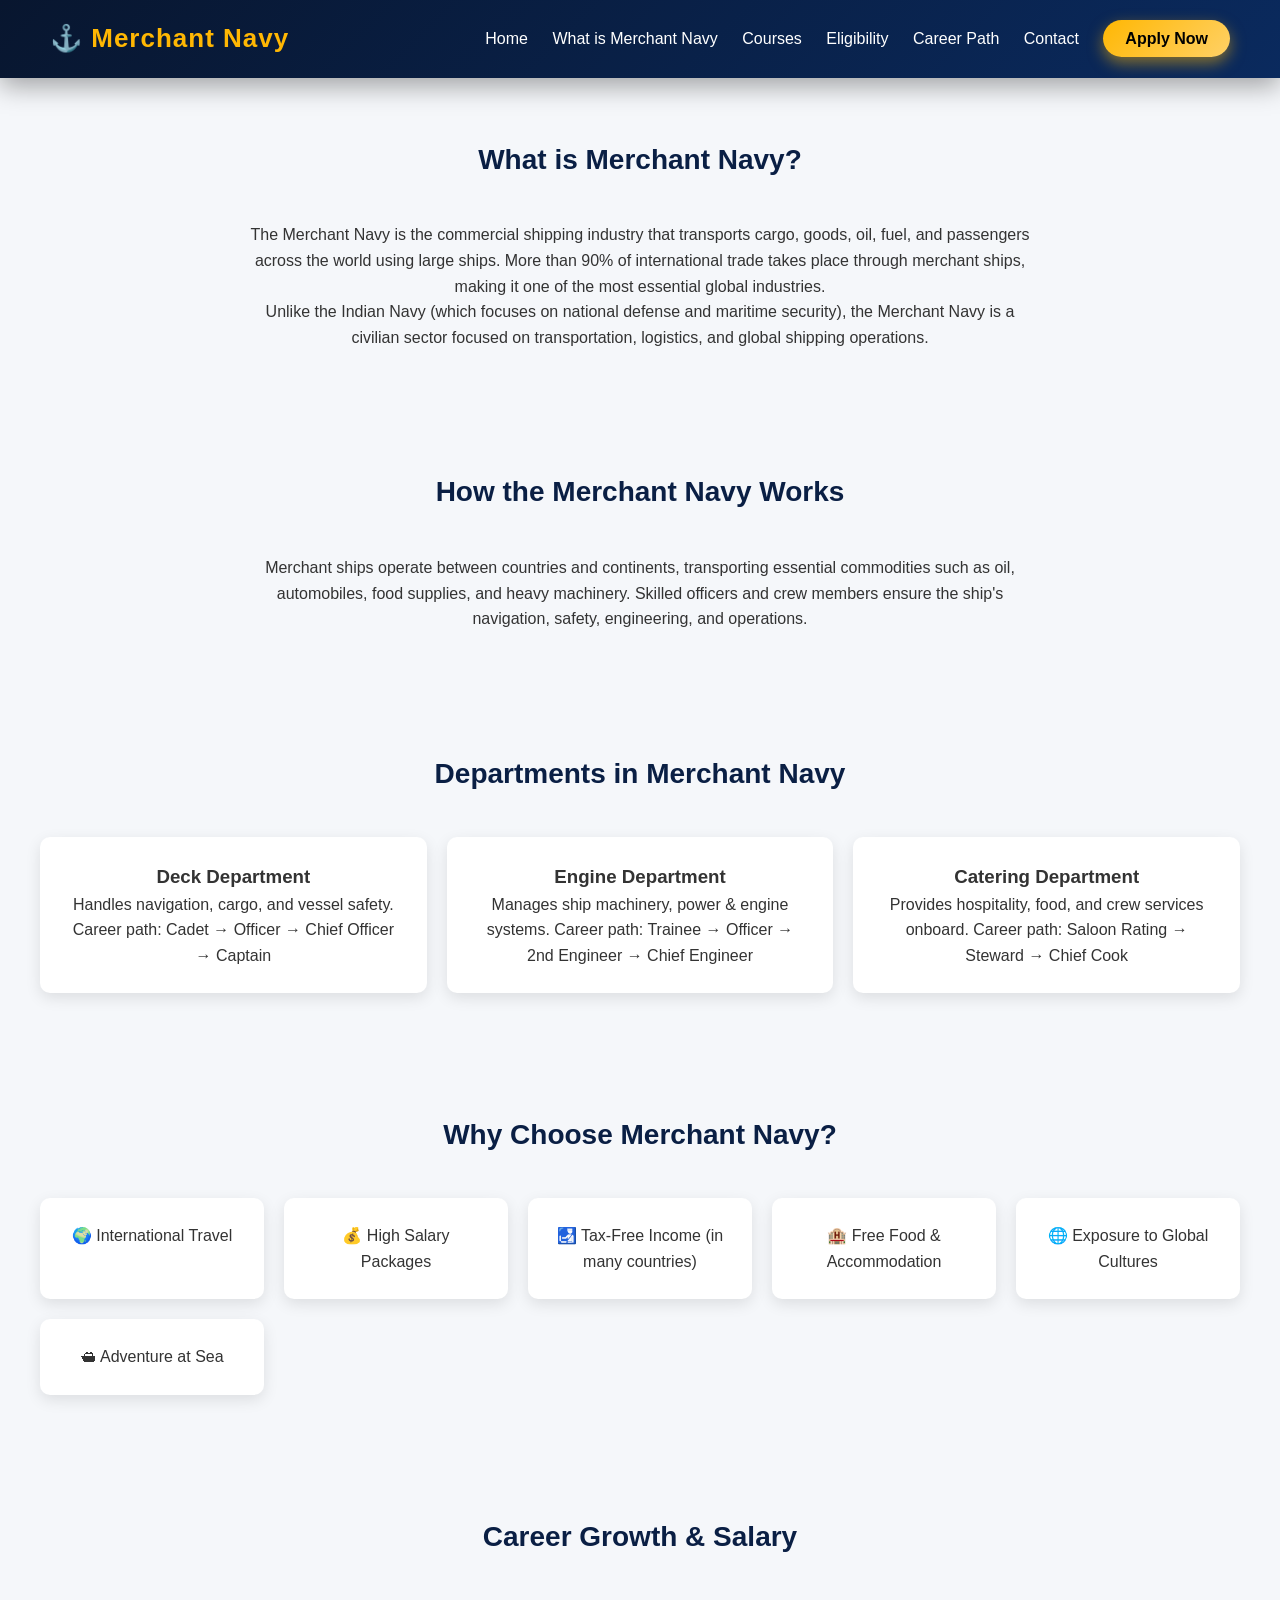
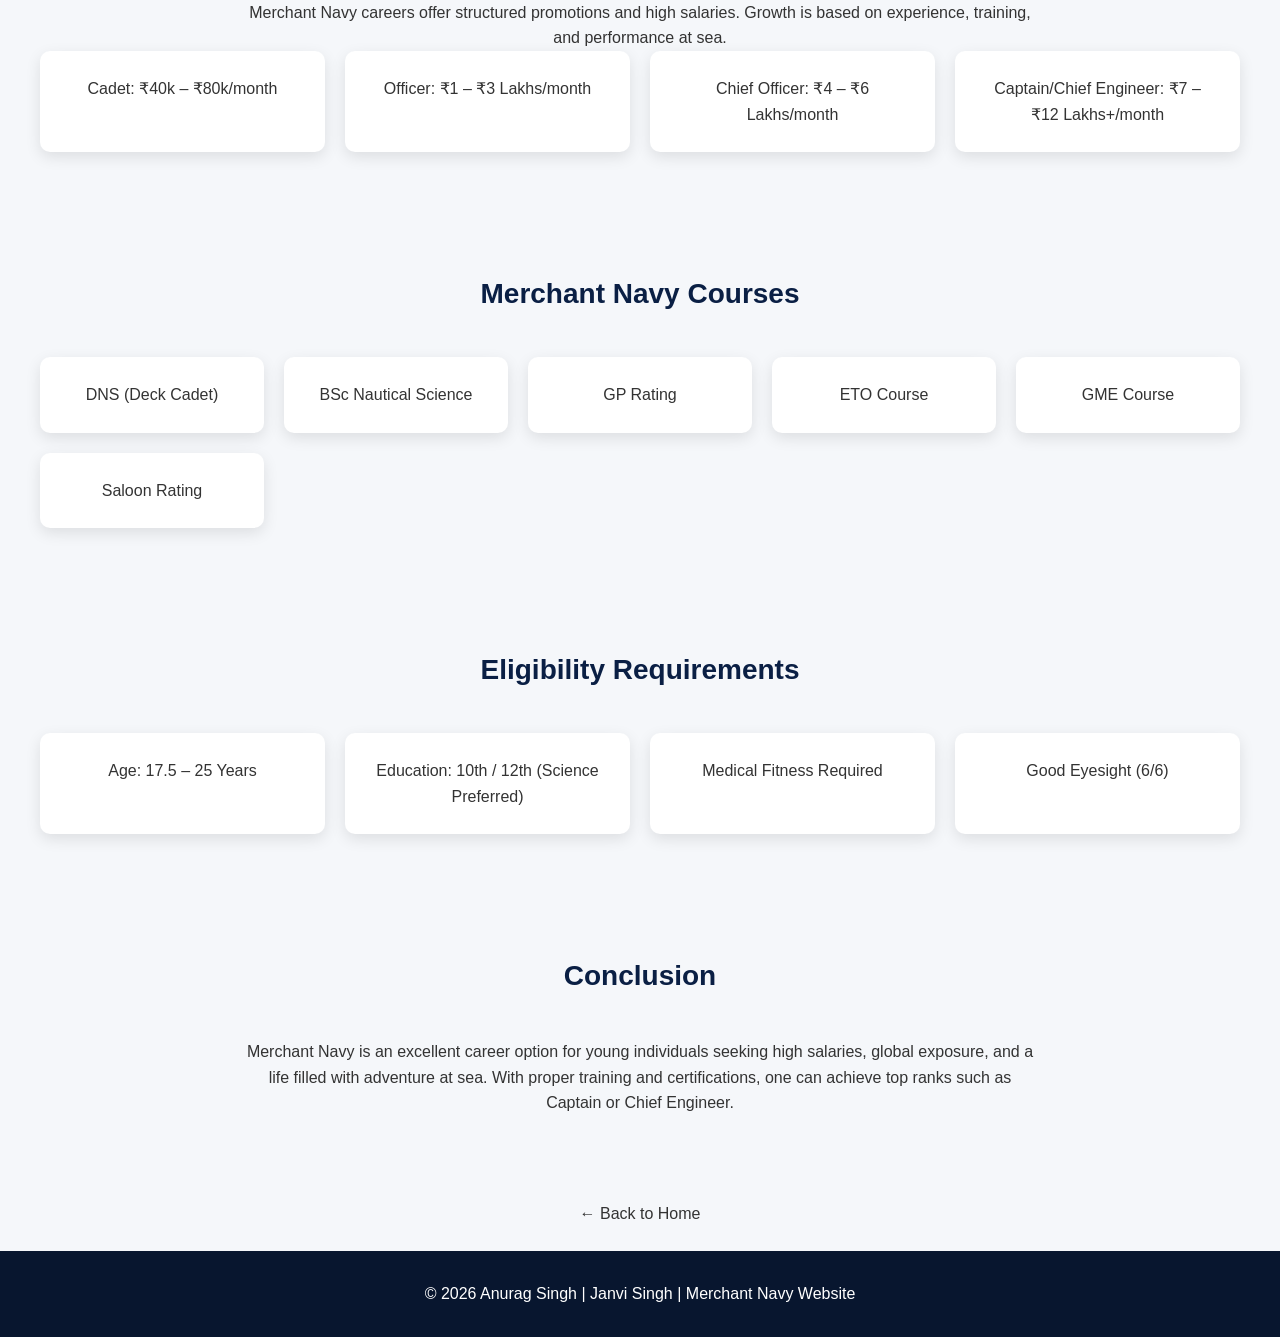
==== about.html @ e62bb55c "Add Merchant Navy career website" ====
<!DOCTYPE html>
<html lang="en">
<head>
  <meta charset="UTF-8">
  <meta name="viewport" content="width=device-width, initial-scale=1.0">
  <title>What is Merchant Navy?</title>
  <link rel="stylesheet" href="style.css">
</head>

<body>

<!-- HEADER -->
<header>
  <h1>⚓ Merchant Navy</h1>
  <nav>
    <a href="index.html">Home</a>
    <a href="about.html">What is Merchant Navy</a>
    <a href="courses.html">Courses</a>
    <a href="eligibility.html">Eligibility</a>
    <a href="career.html">Career Path</a>
    <a href="contact.html">Contact</a>
    <a href="apply.html" class="apply-btn">Apply Now</a>
  </nav>
</header>

<!-- ABOUT SECTION -->
<section id="what-is-merchant-navy">
  <h2 class="section-title">What is Merchant Navy?</h2>
  <p class="center-text">
    The Merchant Navy is the commercial shipping industry that transports cargo, goods, oil, fuel,
    and passengers across the world using large ships. More than 90% of international trade takes place
    through merchant ships, making it one of the most essential global industries.
  </p>

  <p class="center-text">
    Unlike the Indian Navy (which focuses on national defense and maritime security), the Merchant Navy
    is a civilian sector focused on transportation, logistics, and global shipping operations.
  </p>
</section>

<section>
  <h2 class="section-title">How the Merchant Navy Works</h2>
  <p class="center-text">
    Merchant ships operate between countries and continents, transporting essential commodities such as oil,
    automobiles, food supplies, and heavy machinery. Skilled officers and crew members ensure the ship's
    navigation, safety, engineering, and operations.
  </p>
</section>

<section>
  <h2 class="section-title">Departments in Merchant Navy</h2>
  <div class="cards">
    <div class="card">
      <h3>Deck Department</h3>
      <p>Handles navigation, cargo, and vessel safety. Career path: Cadet → Officer → Chief Officer → Captain</p>
    </div>

    <div class="card">
      <h3>Engine Department</h3>
      <p>Manages ship machinery, power & engine systems. Career path: Trainee → Officer → 2nd Engineer → Chief Engineer</p>
    </div>

    <div class="card">
      <h3>Catering Department</h3>
      <p>Provides hospitality, food, and crew services onboard. Career path: Saloon Rating → Steward → Chief Cook</p>
    </div>
  </div>
</section>

<section>
  <h2 class="section-title">Why Choose Merchant Navy?</h2>
  <div class="cards">
    <div class="card">🌍 International Travel</div>
    <div class="card">💰 High Salary Packages</div>
    <div class="card">🛃 Tax-Free Income (in many countries)</div>
    <div class="card">🏨 Free Food & Accommodation</div>
    <div class="card">🌐 Exposure to Global Cultures</div>
    <div class="card">🛳 Adventure at Sea</div>
  </div>
</section>

<section>
  <h2 class="section-title">Career Growth & Salary</h2>
  <p class="center-text">
    Merchant Navy careers offer structured promotions and high salaries. Growth is based on experience,
    training, and performance at sea.
  </p>
  <div class="cards">
    <div class="card">Cadet: ₹40k – ₹80k/month</div>
    <div class="card">Officer: ₹1 – ₹3 Lakhs/month</div>
    <div class="card">Chief Officer: ₹4 – ₹6 Lakhs/month</div>
    <div class="card">Captain/Chief Engineer: ₹7 – ₹12 Lakhs+/month</div>
  </div>
</section>

<section>
  <h2 class="section-title">Merchant Navy Courses</h2>
  <div class="cards">
    <div class="card">DNS (Deck Cadet)</div>
    <div class="card">BSc Nautical Science</div>
    <div class="card">GP Rating</div>
    <div class="card">ETO Course</div>
    <div class="card">GME Course</div>
    <div class="card">Saloon Rating</div>
  </div>
</section>

<section>
  <h2 class="section-title">Eligibility Requirements</h2>
  <div class="cards">
    <div class="card">Age: 17.5 – 25 Years</div>
    <div class="card">Education: 10th / 12th (Science Preferred)</div>
    <div class="card">Medical Fitness Required</div>
    <div class="card">Good Eyesight (6/6)</div>
  </div>
</section>

<section>
  <h2 class="section-title">Conclusion</h2>
  <p class="center-text">
    Merchant Navy is an excellent career option for young individuals seeking high salaries, global exposure,
    and a life filled with adventure at sea. With proper training and certifications, one can achieve top ranks
    such as Captain or Chief Engineer.
  </p>
</section>

<a href="index.html" style="display:block;text-align:center;margin:25px 0;">← Back to Home</a>

<footer class="footer">
  <p>© 2026 Anurag Singh | Janvi Singh | Merchant Navy Website</p>
</footer>

</body>
</html>
---- style.css ----
/* ----------- GENERAL ----------- */
* {
  margin: 0;
  padding: 0;
  box-sizing: border-box;
  font-family: 'Poppins', sans-serif;
}

body {
  line-height: 1.6;
  background: #f5f7fa;
  color: #333;
}

a {
  text-decoration: none;
  color: inherit;
}

/* ----------- HEADER ----------- */
header {
  background: linear-gradient(135deg, #08162f, #0a2a5e);
  backdrop-filter: blur(10px);
  color: white;
  padding: 18px 50px;
  display: flex;
  justify-content: space-between;
  align-items: center;
  position: sticky;
  top: 0;
  z-index: 1000;
  box-shadow: 0 8px 25px rgba(0,0,0,0.35);
}
header h1 {
  font-size: 26px;
  font-weight: 700;
  letter-spacing: 1px;
  color: #ffb703;
}

nav a {
  margin-left: 20px;
  font-weight: 500;
}

.apply-btn {
  background: linear-gradient(135deg, #ffb703, #ffd166);
  padding: 10px 22px;
  border-radius: 25px;
  font-weight: 600;
  color: #000;
  box-shadow: 0 6px 15px rgba(255,183,3,0.5);
  transition: transform 0.3s ease, box-shadow 0.3s ease;
}

.apply-btn:hover {
  transform: translateY(-2px);
  box-shadow: 0 10px 25px rgba(255,183,3,0.7);
}

/* ----------- HERO ----------- */
.hero {
  height: 90vh;
  background: linear-gradient(rgba(0,0,0,0.6), rgba(0,0,0,0.6)),
  url('https://images.unsplash.com/photo-1500375592092-40eb2168fd21') center/cover;
  display: flex;
  justify-content: center;
  align-items: center;
  color: white;
  text-align: center;
}

.hero h2 {
  font-size: 40px;
  margin-bottom: 15px;
}

.hero p {
  margin-bottom: 20px;
}

.hero button {
  padding: 12px 26px;
  font-size: 16px;
  font-weight: 600;
  margin: 5px;
  border: none;
  border-radius: 5px;
  background: #ffb703;
  cursor: pointer;
}

/* ----------- SECTIONS ----------- */
section {
  padding: 60px 40px;
}

.section-title {
  text-align: center;
  margin-bottom: 40px;
  font-size: 28px;
  color: #0a1f44;
}

.center-text {
  text-align: center;
  max-width: 800px;
  margin: auto;
}

/* ----------- CARDS ----------- */
.cards {
  display: grid;
  grid-template-columns: repeat(auto-fit, minmax(220px, 1fr));
  gap: 20px;
}

.card {
  background: white;
  padding: 25px;
  border-radius: 10px;
  text-align: center;
  box-shadow: 0 5px 15px rgba(0,0,0,0.1);
}

.card button {
  margin-top: 10px;
  padding: 8px 14px;
  background: #0a1f44;
  color: white;
  border: none;
  border-radius: 5px;
}

/* ----------- TIMELINE ----------- */
.timeline {
  max-width: 800px;
  margin: auto;
}

.timeline div {
  background: white;
  padding: 15px;
  margin-bottom: 15px;
  border-left: 5px solid #0a1f44;
}

/* ----------- CTA ----------- */
.cta {
  background: #0a1f44;
  color: white;
  text-align: center;
}

.cta button {
  margin: 10px;
  padding: 10px 20px;
  background: #ffb703;
  border: none;
  border-radius: 5px;
}

/* ----------- FOOTER ----------- */
footer {
  background: #08162f;
  color: white;
  padding: 30px;
  text-align: center;
}

/* ----------- RESPONSIVE ----------- */
@media (max-width: 768px) {
  header {
    flex-direction: column;
  }

  nav {
    margin-top: 10px;
  }

  .hero h2 {
    font-size: 30px;
  }
  nav a {
  margin-left: 22px;
  font-weight: 500;
  position: relative;
  transition: color 0.3s ease;
}

nav a::after {
  content: "";
  position: absolute;
  left: 0;
  bottom: -6px;
  width: 0;
  height: 2px;
  background: #ffb703;
  transition: width 0.3s ease;
}

nav a:hover {
  color: #ffb703;
}

nav a:hover::after {
  width: 100%;
}
/* ----------- CONTACT  ----------- */
.contact- {
  max-width: 600px;
  margin: auto;
  background: white;
  padding: 30px;
  border-radius: 10px;
  box-shadow: 0 5px 15px rgba(0,0,0,0.1);
  display: flex;
  flex-direction: column;
  gap: 15px;
}

.contact- input,
.contact- textarea {
  padding: 12px;
  border-radius: 5px;
  border: 1px solid #ccc;
  font-size: 14px;
}

.contact- button {
  padding: 12px;
  background: #0a1f44;
  color: white;
  border: none;
  border-radius: 5px;
  font-size: 16px;
  cursor: pointer;
}
.floating-back {
  position: fixed;
  bottom: 20px;
  left: 20px;
  background: #0a1f44;
  color: white;
  padding: 10px 16px;
  border-radius: 50px;
  font-size: 14px;
  box-shadow: 0 5px 15px rgba(0,0,0,0.2);
}
.course-details {
  padding: 40px;
  max-width: 900px;
  margin: auto;
}

.course-details h2 {
  color: navy;
  margin-bottom: 10px;
}

.course-details p {
  font-size: 16px;
  margin: 6px 0;
}
footer {
  background: #06132b;
  padding: 30px 10px;
  text-align: center;
  color: white;
}

/* Social Icons Container */
.social-links {
  display: flex;
  justify-content: center;
  gap: 12px; /* spacing between icons */
  margin-top: 10px;
}

/* Social Icon Images */
.social-links img {
  width: 20px;     /* smaller size */
  height: 20px;
  filter: invert(1);
  transition: transform 0.3s ease;
}

/* Hover Effect */
.social-links img:hover {
  transform: scale(1.15);
}
}
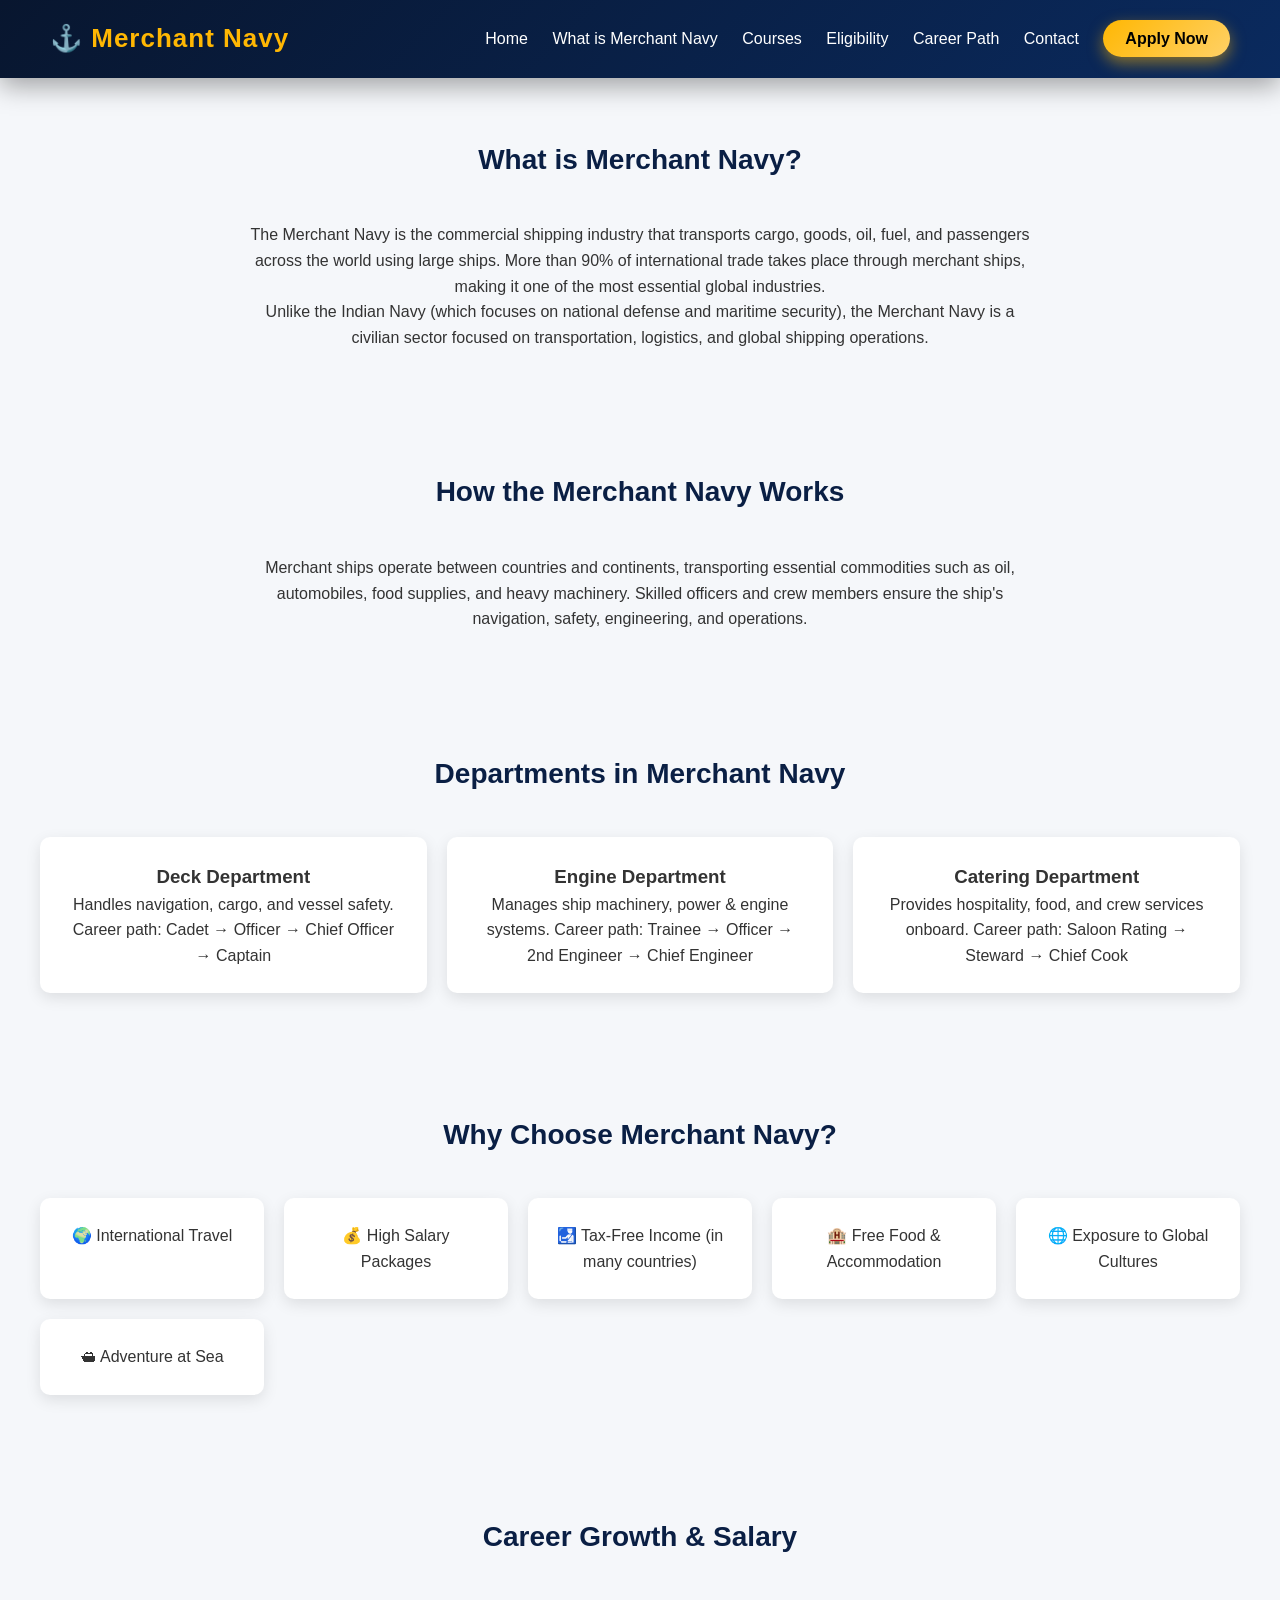
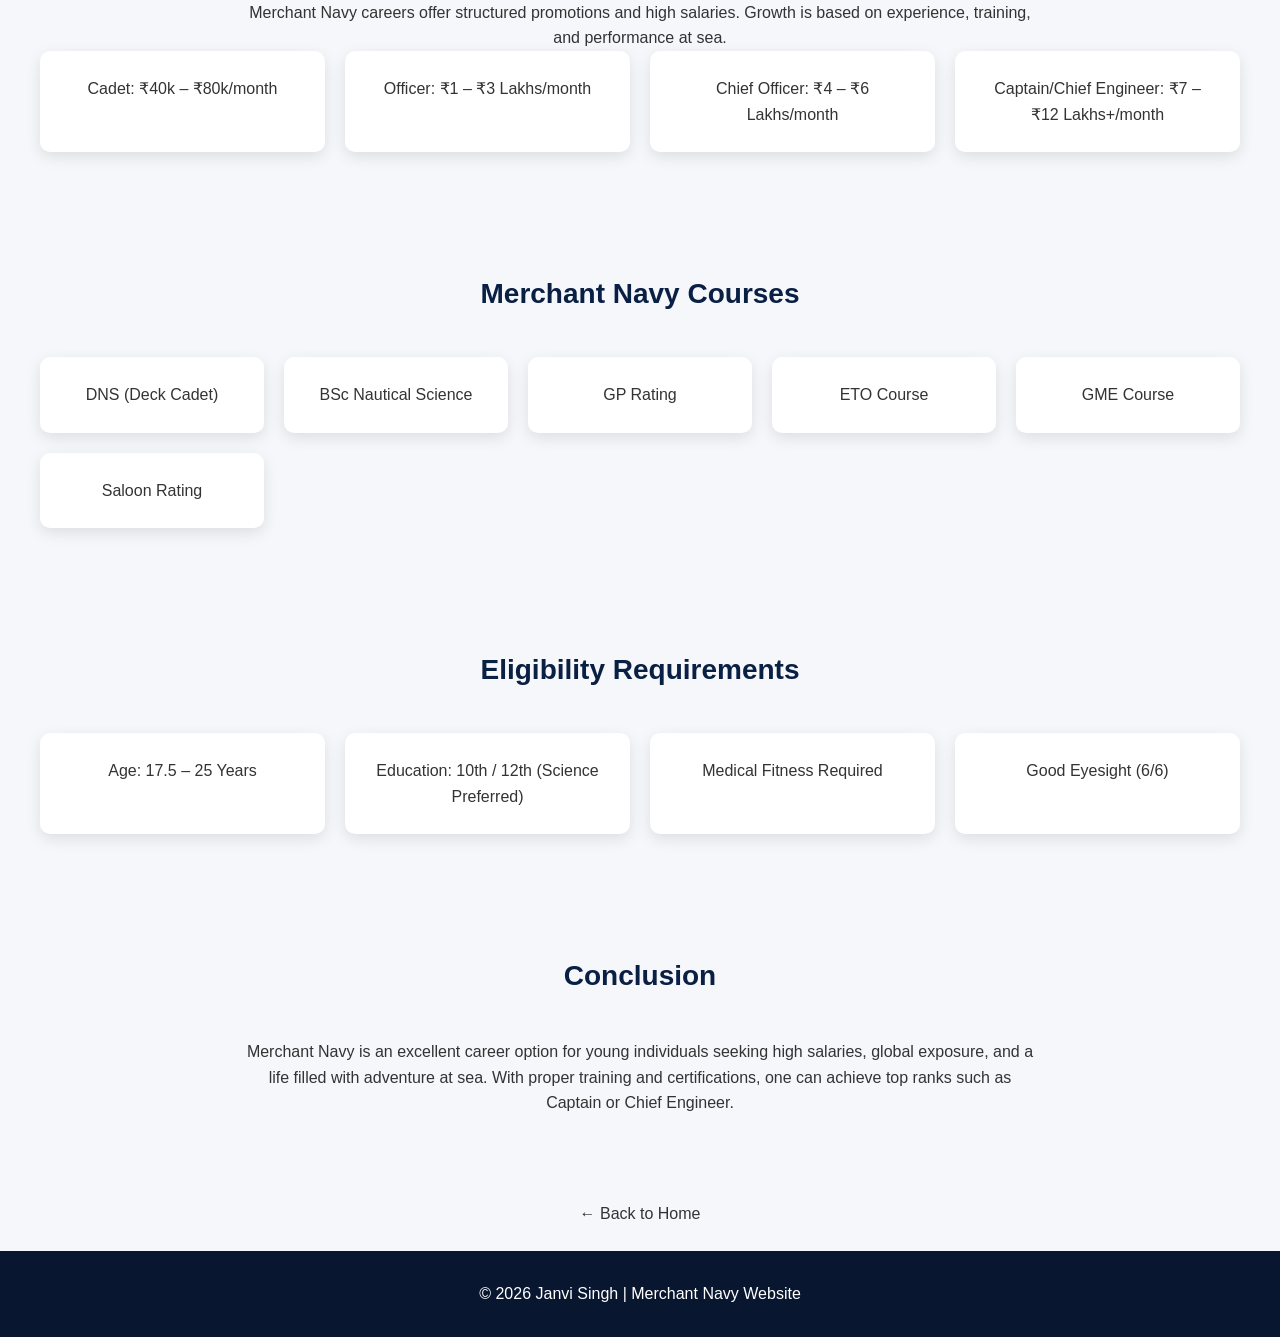
==== commit fabd1ae9: "removed name" ====
--- a/about.html
+++ b/about.html
@@ -127,8 +127,8 @@
 <a href="index.html" style="display:block;text-align:center;margin:25px 0;">← Back to Home</a>
 
 <footer class="footer">
-  <p>© 2026 Anurag Singh | Janvi Singh | Merchant Navy Website</p>
+  <p>© 2026 Janvi Singh | Merchant Navy Website</p>
 </footer>
 
 </body>
-</html>+</html>
